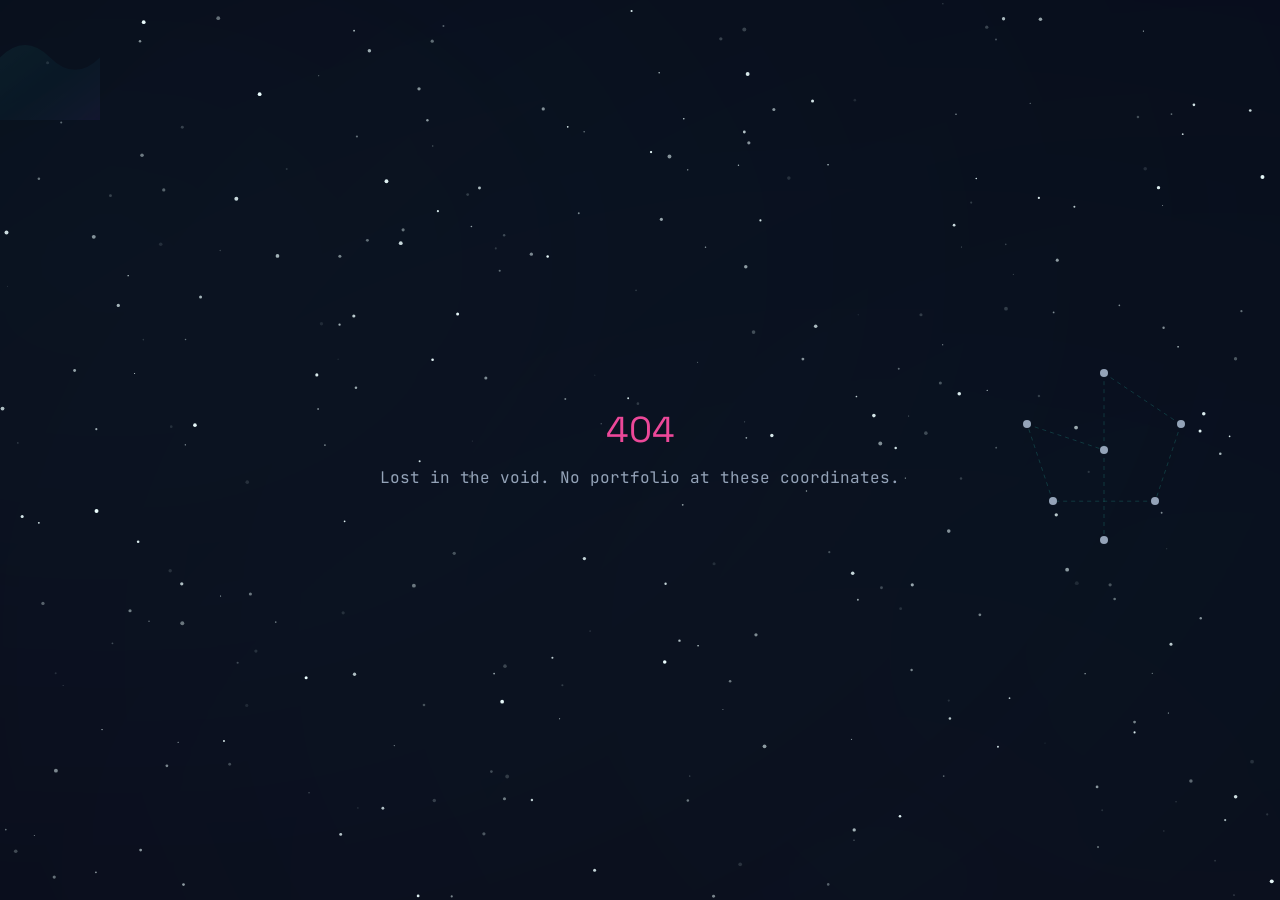
==== index.html @ 0d834c0f "Add files via upload" ====
<!doctype html>
<html lang="en">

<head>
    <meta charset="UTF-8" />
    <link rel="icon" type="image/svg+xml" href="/vite.svg" />
    <meta name="viewport" content="width=device-width, initial-scale=1.0" />
    <title>Aurora Borealis</title>
    <script type="module" crossorigin src="/assets/index.js"></script>
    <link rel="stylesheet" crossorigin href="/assets/index.css">
</head>

<body>
    <div id="root"></div>
</body>

</html>
---- assets/index.css ----
@import"https://fonts.googleapis.com/css2?family=Instrument+Serif:ital@0;1&family=Inter:wght@300;400;500;600&family=JetBrains+Mono:wght@400;500;700&family=Space+Grotesk:wght@300;400;500;600;700&display=swap";@tailwind base;@tailwind components;@tailwind utilities;*,:before,:after{--tw-border-spacing-x: 0;--tw-border-spacing-y: 0;--tw-translate-x: 0;--tw-translate-y: 0;--tw-rotate: 0;--tw-skew-x: 0;--tw-skew-y: 0;--tw-scale-x: 1;--tw-scale-y: 1;--tw-pan-x: ;--tw-pan-y: ;--tw-pinch-zoom: ;--tw-scroll-snap-strictness: proximity;--tw-gradient-from-position: ;--tw-gradient-via-position: ;--tw-gradient-to-position: ;--tw-ordinal: ;--tw-slashed-zero: ;--tw-numeric-figure: ;--tw-numeric-spacing: ;--tw-numeric-fraction: ;--tw-ring-inset: ;--tw-ring-offset-width: 0px;--tw-ring-offset-color: #fff;--tw-ring-color: rgb(59 130 246 / .5);--tw-ring-offset-shadow: 0 0 #0000;--tw-ring-shadow: 0 0 #0000;--tw-shadow: 0 0 #0000;--tw-shadow-colored: 0 0 #0000;--tw-blur: ;--tw-brightness: ;--tw-contrast: ;--tw-grayscale: ;--tw-hue-rotate: ;--tw-invert: ;--tw-saturate: ;--tw-sepia: ;--tw-drop-shadow: ;--tw-backdrop-blur: ;--tw-backdrop-brightness: ;--tw-backdrop-contrast: ;--tw-backdrop-grayscale: ;--tw-backdrop-hue-rotate: ;--tw-backdrop-invert: ;--tw-backdrop-opacity: ;--tw-backdrop-saturate: ;--tw-backdrop-sepia: ;--tw-contain-size: ;--tw-contain-layout: ;--tw-contain-paint: ;--tw-contain-style: }::backdrop{--tw-border-spacing-x: 0;--tw-border-spacing-y: 0;--tw-translate-x: 0;--tw-translate-y: 0;--tw-rotate: 0;--tw-skew-x: 0;--tw-skew-y: 0;--tw-scale-x: 1;--tw-scale-y: 1;--tw-pan-x: ;--tw-pan-y: ;--tw-pinch-zoom: ;--tw-scroll-snap-strictness: proximity;--tw-gradient-from-position: ;--tw-gradient-via-position: ;--tw-gradient-to-position: ;--tw-ordinal: ;--tw-slashed-zero: ;--tw-numeric-figure: ;--tw-numeric-spacing: ;--tw-numeric-fraction: ;--tw-ring-inset: ;--tw-ring-offset-width: 0px;--tw-ring-offset-color: #fff;--tw-ring-color: rgb(59 130 246 / .5);--tw-ring-offset-shadow: 0 0 #0000;--tw-ring-shadow: 0 0 #0000;--tw-shadow: 0 0 #0000;--tw-shadow-colored: 0 0 #0000;--tw-blur: ;--tw-brightness: ;--tw-contrast: ;--tw-grayscale: ;--tw-hue-rotate: ;--tw-invert: ;--tw-saturate: ;--tw-sepia: ;--tw-drop-shadow: ;--tw-backdrop-blur: ;--tw-backdrop-brightness: ;--tw-backdrop-contrast: ;--tw-backdrop-grayscale: ;--tw-backdrop-hue-rotate: ;--tw-backdrop-invert: ;--tw-backdrop-opacity: ;--tw-backdrop-saturate: ;--tw-backdrop-sepia: ;--tw-contain-size: ;--tw-contain-layout: ;--tw-contain-paint: ;--tw-contain-style: }*,:before,:after{box-sizing:border-box;border-width:0;border-style:solid;border-color:#e5e7eb}:before,:after{--tw-content: ""}html,:host{line-height:1.5;-webkit-text-size-adjust:100%;-moz-tab-size:4;-o-tab-size:4;tab-size:4;font-family:ui-sans-serif,system-ui,sans-serif,"Apple Color Emoji","Segoe UI Emoji",Segoe UI Symbol,"Noto Color Emoji";font-feature-settings:normal;font-variation-settings:normal;-webkit-tap-highlight-color:transparent}body{margin:0;line-height:inherit}hr{height:0;color:inherit;border-top-width:1px}abbr:where([title]){-webkit-text-decoration:underline dotted;text-decoration:underline dotted}h1,h2,h3,h4,h5,h6{font-size:inherit;font-weight:inherit}a{color:inherit;text-decoration:inherit}b,strong{font-weight:bolder}code,kbd,samp,pre{font-family:JetBrains Mono,monospace;font-feature-settings:normal;font-variation-settings:normal;font-size:1em}small{font-size:80%}sub,sup{font-size:75%;line-height:0;position:relative;vertical-align:baseline}sub{bottom:-.25em}sup{top:-.5em}table{text-indent:0;border-color:inherit;border-collapse:collapse}button,input,optgroup,select,textarea{font-family:inherit;font-feature-settings:inherit;font-variation-settings:inherit;font-size:100%;font-weight:inherit;line-height:inherit;letter-spacing:inherit;color:inherit;margin:0;padding:0}button,select{text-transform:none}button,input:where([type=button]),input:where([type=reset]),input:where([type=submit]){-webkit-appearance:button;background-color:transparent;background-image:none}:-moz-focusring{outline:auto}:-moz-ui-invalid{box-shadow:none}progress{vertical-align:baseline}::-webkit-inner-spin-button,::-webkit-outer-spin-button{height:auto}[type=search]{-webkit-appearance:textfield;outline-offset:-2px}::-webkit-search-decoration{-webkit-appearance:none}::-webkit-file-upload-button{-webkit-appearance:button;font:inherit}summary{display:list-item}blockquote,dl,dd,h1,h2,h3,h4,h5,h6,hr,figure,p,pre{margin:0}fieldset{margin:0;padding:0}legend{padding:0}ol,ul,menu{list-style:none;margin:0;padding:0}dialog{padding:0}textarea{resize:vertical}input::-moz-placeholder,textarea::-moz-placeholder{opacity:1;color:#9ca3af}input::placeholder,textarea::placeholder{opacity:1;color:#9ca3af}button,[role=button]{cursor:pointer}:disabled{cursor:default}img,svg,video,canvas,audio,iframe,embed,object{display:block;vertical-align:middle}img,video{max-width:100%;height:auto}[hidden]:where(:not([hidden=until-found])){display:none}:root{--bg-space: #050814;--bg-haze: #0A1128;--aurora-turquoise: #2DD4BF;--aurora-teal: #14B8A6;--aurora-cyan: #22D3EE;--aurora-violet: #8B5CF6;--aurora-magenta: #EC4899;--star-white: #ECFEFF;--text-body: #CFFAFE;--text-muted: #94A3B8}body{--tw-bg-opacity: 1;background-color:rgb(5 8 20 / var(--tw-bg-opacity, 1));--tw-text-opacity: 1;color:rgb(207 250 254 / var(--tw-text-opacity, 1));-webkit-font-smoothing:antialiased;-moz-osx-font-smoothing:grayscale;font-family:Inter,sans-serif}body *::-moz-selection{background-color:#2dd4bf4d;--tw-text-opacity: 1;color:rgb(236 254 255 / var(--tw-text-opacity, 1))}body *::selection{background-color:#2dd4bf4d;--tw-text-opacity: 1;color:rgb(236 254 255 / var(--tw-text-opacity, 1))}body::-moz-selection{background-color:#2dd4bf4d;--tw-text-opacity: 1;color:rgb(236 254 255 / var(--tw-text-opacity, 1))}body::selection{background-color:#2dd4bf4d;--tw-text-opacity: 1;color:rgb(236 254 255 / var(--tw-text-opacity, 1))}body{overflow-x:hidden}h1,h2,h3,h4,h5,h6{font-family:Space Grotesk,sans-serif;font-family:Space Grotesk,sans-serif}.pointer-events-none{pointer-events:none}.pointer-events-auto{pointer-events:auto}.static{position:static}.fixed{position:fixed}.absolute{position:absolute}.relative{position:relative}.sticky{position:sticky}.-inset-4{top:-1rem;right:-1rem;bottom:-1rem;left:-1rem}.-inset-\[100\%\]{top:-100%;right:-100%;bottom:-100%;left:-100%}.inset-0{top:0;right:0;bottom:0;left:0}.bottom-0{bottom:0}.bottom-6{bottom:1.5rem}.left-0{left:0}.left-1\/2{left:50%}.left-6{left:1.5rem}.left-\[-4px\]{left:-4px}.left-full{left:100%}.right-0{right:0}.right-12{right:3rem}.right-6{right:1.5rem}.top-0{top:0}.top-1\/2{top:50%}.top-2{top:.5rem}.top-32{top:8rem}.top-6{top:1.5rem}.top-full{top:100%}.-z-10{z-index:-10}.z-0{z-index:0}.z-10{z-index:10}.z-20{z-index:20}.z-40{z-index:40}.z-50{z-index:50}.mx-auto{margin-left:auto;margin-right:auto}.mb-1{margin-bottom:.25rem}.mb-12{margin-bottom:3rem}.mb-16{margin-bottom:4rem}.mb-2{margin-bottom:.5rem}.mb-20{margin-bottom:5rem}.mb-24{margin-bottom:6rem}.mb-32{margin-bottom:8rem}.mb-4{margin-bottom:1rem}.mb-6{margin-bottom:1.5rem}.mb-8{margin-bottom:2rem}.mt-24{margin-top:6rem}.mt-32{margin-top:8rem}.mt-4{margin-top:1rem}.mt-40{margin-top:10rem}.mt-8{margin-top:2rem}.block{display:block}.inline-block{display:inline-block}.flex{display:flex}.grid{display:grid}.h-1{height:.25rem}.h-1\.5{height:.375rem}.h-10{height:2.5rem}.h-2{height:.5rem}.h-4{height:1rem}.h-64{height:16rem}.h-8{height:2rem}.h-\[1px\]{height:1px}.h-\[300px\]{height:300px}.h-\[400px\]{height:400px}.h-\[500px\]{height:500px}.h-\[700px\]{height:700px}.h-full{height:100%}.h-px{height:1px}.min-h-screen{min-height:100vh}.w-1{width:.25rem}.w-1\.5{width:.375rem}.w-10{width:2.5rem}.w-12{width:3rem}.w-2{width:.5rem}.w-32{width:8rem}.w-4{width:1rem}.w-64{width:16rem}.w-8{width:2rem}.w-80{width:20rem}.w-\[300px\]{width:300px}.w-\[500px\]{width:500px}.w-\[700px\]{width:700px}.w-full{width:100%}.w-px{width:1px}.max-w-2xl{max-width:42rem}.max-w-3xl{max-width:48rem}.max-w-4xl{max-width:56rem}.max-w-5xl{max-width:64rem}.max-w-6xl{max-width:72rem}.max-w-7xl{max-width:80rem}.flex-1{flex:1 1 0%}.shrink-0{flex-shrink:0}.origin-left{transform-origin:left}.-translate-x-1\/2{--tw-translate-x: -50%;transform:translate(var(--tw-translate-x),var(--tw-translate-y)) rotate(var(--tw-rotate)) skew(var(--tw-skew-x)) skewY(var(--tw-skew-y)) scaleX(var(--tw-scale-x)) scaleY(var(--tw-scale-y))}.-translate-y-1\/2{--tw-translate-y: -50%;transform:translate(var(--tw-translate-x),var(--tw-translate-y)) rotate(var(--tw-rotate)) skew(var(--tw-skew-x)) skewY(var(--tw-skew-y)) scaleX(var(--tw-scale-x)) scaleY(var(--tw-scale-y))}.transform{transform:translate(var(--tw-translate-x),var(--tw-translate-y)) rotate(var(--tw-rotate)) skew(var(--tw-skew-x)) skewY(var(--tw-skew-y)) scaleX(var(--tw-scale-x)) scaleY(var(--tw-scale-y))}@keyframes pulse{50%{opacity:.5}}.animate-pulse-slow{animation:pulse 4s cubic-bezier(.4,0,.6,1) infinite}.cursor-pointer{cursor:pointer}.resize-none{resize:none}.resize{resize:both}.grid-cols-1{grid-template-columns:repeat(1,minmax(0,1fr))}.flex-col{flex-direction:column}.flex-wrap{flex-wrap:wrap}.items-start{align-items:flex-start}.items-center{align-items:center}.items-baseline{align-items:baseline}.justify-end{justify-content:flex-end}.justify-center{justify-content:center}.justify-between{justify-content:space-between}.gap-16{gap:4rem}.gap-2{gap:.5rem}.gap-3{gap:.75rem}.gap-4{gap:1rem}.gap-8{gap:2rem}.space-y-24>:not([hidden])~:not([hidden]){--tw-space-y-reverse: 0;margin-top:calc(6rem * calc(1 - var(--tw-space-y-reverse)));margin-bottom:calc(6rem * var(--tw-space-y-reverse))}.space-y-32>:not([hidden])~:not([hidden]){--tw-space-y-reverse: 0;margin-top:calc(8rem * calc(1 - var(--tw-space-y-reverse)));margin-bottom:calc(8rem * var(--tw-space-y-reverse))}.space-y-4>:not([hidden])~:not([hidden]){--tw-space-y-reverse: 0;margin-top:calc(1rem * calc(1 - var(--tw-space-y-reverse)));margin-bottom:calc(1rem * var(--tw-space-y-reverse))}.space-y-6>:not([hidden])~:not([hidden]){--tw-space-y-reverse: 0;margin-top:calc(1.5rem * calc(1 - var(--tw-space-y-reverse)));margin-bottom:calc(1.5rem * var(--tw-space-y-reverse))}.space-y-8>:not([hidden])~:not([hidden]){--tw-space-y-reverse: 0;margin-top:calc(2rem * calc(1 - var(--tw-space-y-reverse)));margin-bottom:calc(2rem * var(--tw-space-y-reverse))}.overflow-hidden{overflow:hidden}.whitespace-nowrap{white-space:nowrap}.rounded{border-radius:.25rem}.rounded-2xl{border-radius:1rem}.rounded-3xl{border-radius:1.5rem}.rounded-full{border-radius:9999px}.rounded-xl{border-radius:.75rem}.border{border-width:1px}.border-b{border-bottom-width:1px}.border-b-2{border-bottom-width:2px}.border-l-2{border-left-width:2px}.border-l-4{border-left-width:4px}.border-r-2{border-right-width:2px}.border-t-2{border-top-width:2px}.border-aurora-cyan{--tw-border-opacity: 1;border-color:rgb(34 211 238 / var(--tw-border-opacity, 1))}.border-aurora-cyan\/20{border-color:#22d3ee33}.border-aurora-cyan\/30{border-color:#22d3ee4d}.border-aurora-magenta\/30{border-color:#ec48994d}.border-aurora-turquoise{--tw-border-opacity: 1;border-color:rgb(45 212 191 / var(--tw-border-opacity, 1))}.border-aurora-turquoise\/20{border-color:#2dd4bf33}.border-aurora-turquoise\/30{border-color:#2dd4bf4d}.border-aurora-violet\/30{border-color:#8b5cf64d}.border-muted\/30{border-color:#94a3b84d}.border-transparent{border-color:transparent}.border-white\/10{border-color:#ffffff1a}.border-white\/20{border-color:#fff3}.border-white\/5{border-color:#ffffff0d}.border-l-aurora-turquoise{--tw-border-opacity: 1;border-left-color:rgb(45 212 191 / var(--tw-border-opacity, 1))}.bg-\[\#050814\]{--tw-bg-opacity: 1;background-color:rgb(5 8 20 / var(--tw-bg-opacity, 1))}.bg-aurora-cyan{--tw-bg-opacity: 1;background-color:rgb(34 211 238 / var(--tw-bg-opacity, 1))}.bg-aurora-cyan\/10{background-color:#22d3ee1a}.bg-aurora-magenta{--tw-bg-opacity: 1;background-color:rgb(236 72 153 / var(--tw-bg-opacity, 1))}.bg-aurora-turquoise{--tw-bg-opacity: 1;background-color:rgb(45 212 191 / var(--tw-bg-opacity, 1))}.bg-aurora-turquoise\/10{background-color:#2dd4bf1a}.bg-aurora-turquoise\/20{background-color:#2dd4bf33}.bg-muted{--tw-bg-opacity: 1;background-color:rgb(148 163 184 / var(--tw-bg-opacity, 1))}.bg-muted\/30{background-color:#94a3b84d}.bg-space{--tw-bg-opacity: 1;background-color:rgb(5 8 20 / var(--tw-bg-opacity, 1))}.bg-space\/50{background-color:#05081480}.bg-space\/95{background-color:#050814f2}.bg-star{--tw-bg-opacity: 1;background-color:rgb(236 254 255 / var(--tw-bg-opacity, 1))}.bg-transparent{background-color:transparent}.bg-white{--tw-bg-opacity: 1;background-color:rgb(255 255 255 / var(--tw-bg-opacity, 1))}.bg-white\/5{background-color:#ffffff0d}.bg-gradient-to-b{background-image:linear-gradient(to bottom,var(--tw-gradient-stops))}.bg-gradient-to-br{background-image:linear-gradient(to bottom right,var(--tw-gradient-stops))}.bg-gradient-to-r{background-image:linear-gradient(to right,var(--tw-gradient-stops))}.bg-gradient-to-t{background-image:linear-gradient(to top,var(--tw-gradient-stops))}.from-aurora-cyan{--tw-gradient-from: #22D3EE var(--tw-gradient-from-position);--tw-gradient-to: rgb(34 211 238 / 0) var(--tw-gradient-to-position);--tw-gradient-stops: var(--tw-gradient-from), var(--tw-gradient-to)}.from-aurora-magenta{--tw-gradient-from: #EC4899 var(--tw-gradient-from-position);--tw-gradient-to: rgb(236 72 153 / 0) var(--tw-gradient-to-position);--tw-gradient-stops: var(--tw-gradient-from), var(--tw-gradient-to)}.from-aurora-teal{--tw-gradient-from: #14B8A6 var(--tw-gradient-from-position);--tw-gradient-to: rgb(20 184 166 / 0) var(--tw-gradient-to-position);--tw-gradient-stops: var(--tw-gradient-from), var(--tw-gradient-to)}.from-aurora-turquoise{--tw-gradient-from: #2DD4BF var(--tw-gradient-from-position);--tw-gradient-to: rgb(45 212 191 / 0) var(--tw-gradient-to-position);--tw-gradient-stops: var(--tw-gradient-from), var(--tw-gradient-to)}.from-aurora-turquoise\/10{--tw-gradient-from: rgb(45 212 191 / .1) var(--tw-gradient-from-position);--tw-gradient-to: rgb(45 212 191 / 0) var(--tw-gradient-to-position);--tw-gradient-stops: var(--tw-gradient-from), var(--tw-gradient-to)}.from-aurora-violet{--tw-gradient-from: #8B5CF6 var(--tw-gradient-from-position);--tw-gradient-to: rgb(139 92 246 / 0) var(--tw-gradient-to-position);--tw-gradient-stops: var(--tw-gradient-from), var(--tw-gradient-to)}.via-aurora-magenta{--tw-gradient-to: rgb(236 72 153 / 0) var(--tw-gradient-to-position);--tw-gradient-stops: var(--tw-gradient-from), #EC4899 var(--tw-gradient-via-position), var(--tw-gradient-to)}.via-aurora-violet{--tw-gradient-to: rgb(139 92 246 / 0) var(--tw-gradient-to-position);--tw-gradient-stops: var(--tw-gradient-from), #8B5CF6 var(--tw-gradient-via-position), var(--tw-gradient-to)}.via-aurora-violet\/10{--tw-gradient-to: rgb(139 92 246 / 0) var(--tw-gradient-to-position);--tw-gradient-stops: var(--tw-gradient-from), rgb(139 92 246 / .1) var(--tw-gradient-via-position), var(--tw-gradient-to)}.via-star{--tw-gradient-to: rgb(236 254 255 / 0) var(--tw-gradient-to-position);--tw-gradient-stops: var(--tw-gradient-from), #ECFEFF var(--tw-gradient-via-position), var(--tw-gradient-to)}.to-aurora-cyan{--tw-gradient-to: #22D3EE var(--tw-gradient-to-position)}.to-aurora-magenta{--tw-gradient-to: #EC4899 var(--tw-gradient-to-position)}.to-aurora-violet{--tw-gradient-to: #8B5CF6 var(--tw-gradient-to-position)}.to-blue-500{--tw-gradient-to: #3b82f6 var(--tw-gradient-to-position)}.to-red-500{--tw-gradient-to: #ef4444 var(--tw-gradient-to-position)}.to-transparent{--tw-gradient-to: transparent var(--tw-gradient-to-position)}.p-2{padding:.5rem}.p-3{padding:.75rem}.p-6{padding:1.5rem}.p-8{padding:2rem}.px-2{padding-left:.5rem;padding-right:.5rem}.px-4{padding-left:1rem;padding-right:1rem}.px-6{padding-left:1.5rem;padding-right:1.5rem}.py-1{padding-top:.25rem;padding-bottom:.25rem}.py-2{padding-top:.5rem;padding-bottom:.5rem}.py-4{padding-top:1rem;padding-bottom:1rem}.pb-2{padding-bottom:.5rem}.pb-32{padding-bottom:8rem}.pl-8{padding-left:2rem}.pt-20{padding-top:5rem}.pt-32{padding-top:8rem}.text-left{text-align:left}.text-center{text-align:center}.text-right{text-align:right}.font-mono{font-family:JetBrains Mono,monospace}.font-space{font-family:Space Grotesk,sans-serif}.text-2xl{font-size:1.5rem;line-height:2rem}.text-3xl{font-size:1.875rem;line-height:2.25rem}.text-4xl{font-size:2.25rem;line-height:2.5rem}.text-5xl{font-size:3rem;line-height:1}.text-6xl{font-size:3.75rem;line-height:1}.text-\[10px\]{font-size:10px}.text-lg{font-size:1.125rem;line-height:1.75rem}.text-sm{font-size:.875rem;line-height:1.25rem}.text-xl{font-size:1.25rem;line-height:1.75rem}.text-xs{font-size:.75rem;line-height:1rem}.font-bold{font-weight:700}.uppercase{text-transform:uppercase}.leading-relaxed{line-height:1.625}.leading-tight{line-height:1.25}.tracking-\[0\.2em\]{letter-spacing:.2em}.tracking-wider{letter-spacing:.05em}.tracking-widest{letter-spacing:.1em}.text-aurora-cyan{--tw-text-opacity: 1;color:rgb(34 211 238 / var(--tw-text-opacity, 1))}.text-aurora-cyan\/80{color:#22d3eecc}.text-aurora-magenta{--tw-text-opacity: 1;color:rgb(236 72 153 / var(--tw-text-opacity, 1))}.text-aurora-turquoise{--tw-text-opacity: 1;color:rgb(45 212 191 / var(--tw-text-opacity, 1))}.text-aurora-violet{--tw-text-opacity: 1;color:rgb(139 92 246 / var(--tw-text-opacity, 1))}.text-body{--tw-text-opacity: 1;color:rgb(207 250 254 / var(--tw-text-opacity, 1))}.text-body\/70{color:#cffafeb3}.text-body\/80{color:#cffafecc}.text-muted{--tw-text-opacity: 1;color:rgb(148 163 184 / var(--tw-text-opacity, 1))}.text-space{--tw-text-opacity: 1;color:rgb(5 8 20 / var(--tw-text-opacity, 1))}.text-star{--tw-text-opacity: 1;color:rgb(236 254 255 / var(--tw-text-opacity, 1))}.opacity-20{opacity:.2}.opacity-30{opacity:.3}.opacity-40{opacity:.4}.opacity-50{opacity:.5}.opacity-60{opacity:.6}.opacity-80{opacity:.8}.mix-blend-screen{mix-blend-mode:screen}.mix-blend-overlay{mix-blend-mode:overlay}.shadow-\[0_0_10px_rgba\(236\,254\,255\,0\.8\)\]{--tw-shadow: 0 0 10px rgba(236,254,255,.8);--tw-shadow-colored: 0 0 10px var(--tw-shadow-color);box-shadow:var(--tw-ring-offset-shadow, 0 0 #0000),var(--tw-ring-shadow, 0 0 #0000),var(--tw-shadow)}.shadow-\[0_0_30px_rgba\(0\,0\,0\,0\.5\)\]{--tw-shadow: 0 0 30px rgba(0,0,0,.5);--tw-shadow-colored: 0 0 30px var(--tw-shadow-color);box-shadow:var(--tw-ring-offset-shadow, 0 0 #0000),var(--tw-ring-shadow, 0 0 #0000),var(--tw-shadow)}.shadow-\[0_0_50px_rgba\(34\,211\,238\,1\)\]{--tw-shadow: 0 0 50px rgba(34,211,238,1);--tw-shadow-colored: 0 0 50px var(--tw-shadow-color);box-shadow:var(--tw-ring-offset-shadow, 0 0 #0000),var(--tw-ring-shadow, 0 0 #0000),var(--tw-shadow)}.blur{--tw-blur: blur(8px);filter:var(--tw-blur) var(--tw-brightness) var(--tw-contrast) var(--tw-grayscale) var(--tw-hue-rotate) var(--tw-invert) var(--tw-saturate) var(--tw-sepia) var(--tw-drop-shadow)}.filter{filter:var(--tw-blur) var(--tw-brightness) var(--tw-contrast) var(--tw-grayscale) var(--tw-hue-rotate) var(--tw-invert) var(--tw-saturate) var(--tw-sepia) var(--tw-drop-shadow)}.backdrop-blur-lg{--tw-backdrop-blur: blur(16px);-webkit-backdrop-filter:var(--tw-backdrop-blur) var(--tw-backdrop-brightness) var(--tw-backdrop-contrast) var(--tw-backdrop-grayscale) var(--tw-backdrop-hue-rotate) var(--tw-backdrop-invert) var(--tw-backdrop-opacity) var(--tw-backdrop-saturate) var(--tw-backdrop-sepia);backdrop-filter:var(--tw-backdrop-blur) var(--tw-backdrop-brightness) var(--tw-backdrop-contrast) var(--tw-backdrop-grayscale) var(--tw-backdrop-hue-rotate) var(--tw-backdrop-invert) var(--tw-backdrop-opacity) var(--tw-backdrop-saturate) var(--tw-backdrop-sepia)}.backdrop-blur-sm{--tw-backdrop-blur: blur(4px);-webkit-backdrop-filter:var(--tw-backdrop-blur) var(--tw-backdrop-brightness) var(--tw-backdrop-contrast) var(--tw-backdrop-grayscale) var(--tw-backdrop-hue-rotate) var(--tw-backdrop-invert) var(--tw-backdrop-opacity) var(--tw-backdrop-saturate) var(--tw-backdrop-sepia);backdrop-filter:var(--tw-backdrop-blur) var(--tw-backdrop-brightness) var(--tw-backdrop-contrast) var(--tw-backdrop-grayscale) var(--tw-backdrop-hue-rotate) var(--tw-backdrop-invert) var(--tw-backdrop-opacity) var(--tw-backdrop-saturate) var(--tw-backdrop-sepia)}.transition{transition-property:color,background-color,border-color,text-decoration-color,fill,stroke,opacity,box-shadow,transform,filter,backdrop-filter;transition-timing-function:cubic-bezier(.4,0,.2,1);transition-duration:.15s}.transition-all{transition-property:all;transition-timing-function:cubic-bezier(.4,0,.2,1);transition-duration:.15s}.transition-colors{transition-property:color,background-color,border-color,text-decoration-color,fill,stroke;transition-timing-function:cubic-bezier(.4,0,.2,1);transition-duration:.15s}.transition-transform{transition-property:transform;transition-timing-function:cubic-bezier(.4,0,.2,1);transition-duration:.15s}.font-space{font-family:Space Grotesk,sans-serif}.font-serif-italic{font-family:"Instrument Serif",serif;font-style:italic}.font-mono{font-family:JetBrains Mono,monospace}.font-inter{font-family:Inter,sans-serif}.text-glow-cyan{text-shadow:0 0 20px rgba(34,211,238,.5)}.text-glow-white{text-shadow:0 0 15px rgba(236,254,255,.8)}.box-glow-teal{box-shadow:0 0 30px #14b8a633}.glass-panel{border-width:1px;border-color:#2dd4bf33;background-color:#0a112899;--tw-backdrop-blur: blur(12px);-webkit-backdrop-filter:var(--tw-backdrop-blur) var(--tw-backdrop-brightness) var(--tw-backdrop-contrast) var(--tw-backdrop-grayscale) var(--tw-backdrop-hue-rotate) var(--tw-backdrop-invert) var(--tw-backdrop-opacity) var(--tw-backdrop-saturate) var(--tw-backdrop-sepia);backdrop-filter:var(--tw-backdrop-blur) var(--tw-backdrop-brightness) var(--tw-backdrop-contrast) var(--tw-backdrop-grayscale) var(--tw-backdrop-hue-rotate) var(--tw-backdrop-invert) var(--tw-backdrop-opacity) var(--tw-backdrop-saturate) var(--tw-backdrop-sepia)}::-webkit-scrollbar{width:8px}::-webkit-scrollbar-track{background:#050814}::-webkit-scrollbar-thumb{background:#14b8a6;border-radius:4px}::-webkit-scrollbar-thumb:hover{background:#2dd4bf}.hover\:border-aurora-cyan\/50:hover{border-color:#22d3ee80}.hover\:bg-aurora-teal:hover{--tw-bg-opacity: 1;background-color:rgb(20 184 166 / var(--tw-bg-opacity, 1))}.hover\:bg-aurora-turquoise\/20:hover{background-color:#2dd4bf33}.hover\:bg-white\/5:hover{background-color:#ffffff0d}.hover\:text-aurora-cyan:hover{--tw-text-opacity: 1;color:rgb(34 211 238 / var(--tw-text-opacity, 1))}.hover\:text-aurora-magenta:hover{--tw-text-opacity: 1;color:rgb(236 72 153 / var(--tw-text-opacity, 1))}.hover\:text-aurora-violet:hover{--tw-text-opacity: 1;color:rgb(139 92 246 / var(--tw-text-opacity, 1))}.hover\:text-star:hover{--tw-text-opacity: 1;color:rgb(236 254 255 / var(--tw-text-opacity, 1))}.focus\:border-aurora-cyan:focus{--tw-border-opacity: 1;border-color:rgb(34 211 238 / var(--tw-border-opacity, 1))}.focus\:border-aurora-magenta:focus{--tw-border-opacity: 1;border-color:rgb(236 72 153 / var(--tw-border-opacity, 1))}.focus\:border-aurora-violet:focus{--tw-border-opacity: 1;border-color:rgb(139 92 246 / var(--tw-border-opacity, 1))}.focus\:outline-none:focus{outline:2px solid transparent;outline-offset:2px}.disabled\:opacity-50:disabled{opacity:.5}.group:hover .group-hover\:translate-x-1{--tw-translate-x: .25rem;transform:translate(var(--tw-translate-x),var(--tw-translate-y)) rotate(var(--tw-rotate)) skew(var(--tw-skew-x)) skewY(var(--tw-skew-y)) scaleX(var(--tw-scale-x)) scaleY(var(--tw-scale-y))}.group:hover .group-hover\:border-aurora-cyan{--tw-border-opacity: 1;border-color:rgb(34 211 238 / var(--tw-border-opacity, 1))}.group:hover .group-hover\:border-aurora-magenta{--tw-border-opacity: 1;border-color:rgb(236 72 153 / var(--tw-border-opacity, 1))}.group:hover .group-hover\:border-aurora-violet{--tw-border-opacity: 1;border-color:rgb(139 92 246 / var(--tw-border-opacity, 1))}.group:hover .group-hover\:bg-aurora-magenta{--tw-bg-opacity: 1;background-color:rgb(236 72 153 / var(--tw-bg-opacity, 1))}.group:hover .group-hover\:text-aurora-magenta{--tw-text-opacity: 1;color:rgb(236 72 153 / var(--tw-text-opacity, 1))}.group:hover .group-hover\:text-star{--tw-text-opacity: 1;color:rgb(236 254 255 / var(--tw-text-opacity, 1))}.group:hover .group-hover\:shadow-\[0_0_15px_rgba\(139\,92\,246\,0\.3\)\]{--tw-shadow: 0 0 15px rgba(139,92,246,.3);--tw-shadow-colored: 0 0 15px var(--tw-shadow-color);box-shadow:var(--tw-ring-offset-shadow, 0 0 #0000),var(--tw-ring-shadow, 0 0 #0000),var(--tw-shadow)}.group:hover .group-hover\:shadow-\[0_0_15px_rgba\(236\,72\,153\,0\.3\)\]{--tw-shadow: 0 0 15px rgba(236,72,153,.3);--tw-shadow-colored: 0 0 15px var(--tw-shadow-color);box-shadow:var(--tw-ring-offset-shadow, 0 0 #0000),var(--tw-ring-shadow, 0 0 #0000),var(--tw-shadow)}.group:hover .group-hover\:box-glow-teal{box-shadow:0 0 30px #14b8a633}@media (min-width: 768px){.md\:w-32{width:8rem}.md\:w-48{width:12rem}.md\:w-64{width:16rem}.md\:grid-cols-3{grid-template-columns:repeat(3,minmax(0,1fr))}.md\:flex-row{flex-direction:row}.md\:items-end{align-items:flex-end}.md\:items-center{align-items:center}.md\:gap-16{gap:4rem}.md\:gap-8{gap:2rem}.md\:p-8{padding:2rem}.md\:px-24{padding-left:6rem;padding-right:6rem}.md\:pl-16{padding-left:4rem}.md\:text-5xl{font-size:3rem;line-height:1}.md\:text-6xl{font-size:3.75rem;line-height:1}.md\:text-7xl{font-size:4.5rem;line-height:1}}@media (min-width: 1024px){.lg\:w-64{width:16rem}.lg\:flex-row{flex-direction:row}.lg\:text-8xl{font-size:6rem;line-height:1}}
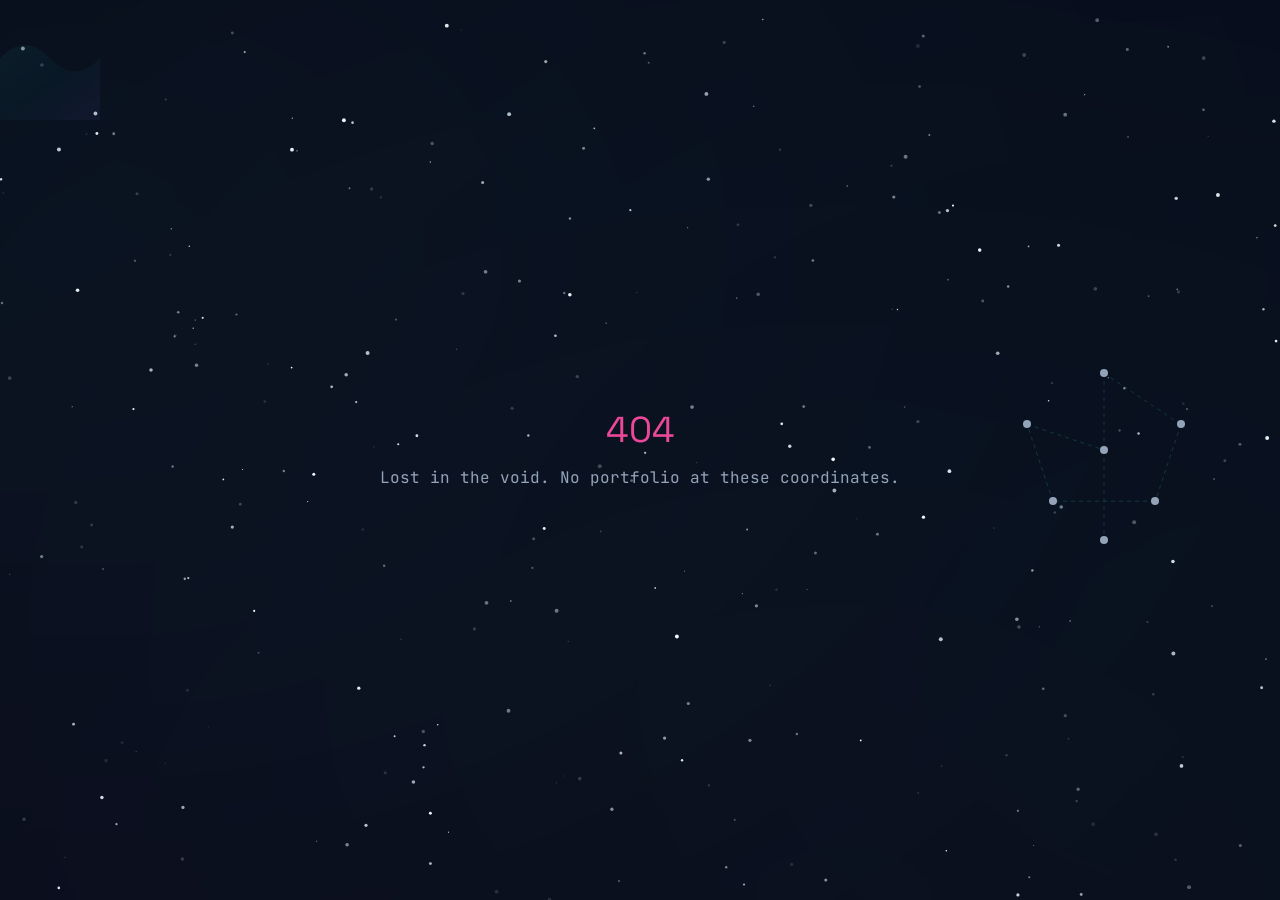
==== commit 48fde960: "Update asset paths in index.html" ====
--- a/index.html
+++ b/index.html
@@ -3,15 +3,15 @@
 
 <head>
     <meta charset="UTF-8" />
-    <link rel="icon" type="image/svg+xml" href="/vite.svg" />
+    <link rel="icon" type="image/svg+xml" href="./vite.svg" />
     <meta name="viewport" content="width=device-width, initial-scale=1.0" />
     <title>Aurora Borealis</title>
-    <script type="module" crossorigin src="/assets/index.js"></script>
-    <link rel="stylesheet" crossorigin href="/assets/index.css">
+    <script type="module" crossorigin src="./assets/index.js"></script>
+    <link rel="stylesheet" crossorigin href="./assets/index.css">
 </head>
 
 <body>
     <div id="root"></div>
 </body>
 
-</html>+</html>
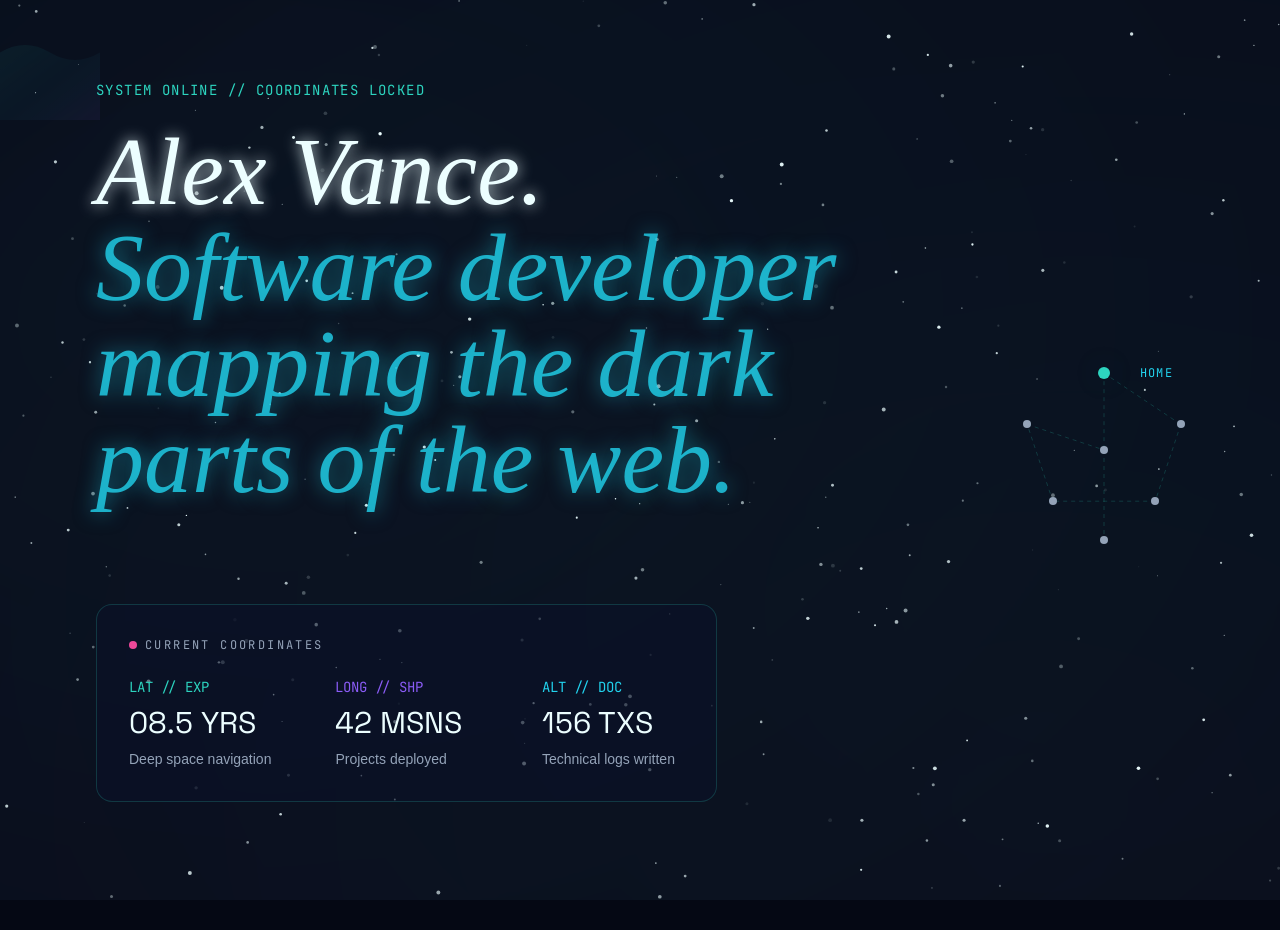
==== commit 34cb8cc1: "Add files via upload" ====
--- a/index.html
+++ b/index.html
@@ -1,17 +1,33 @@
 <!doctype html>
 <html lang="en">
+  <head>
+    <meta charset="UTF-8" />
+    <link rel="icon" type="image/svg+xml" href="/vite.svg" />
+    <meta name="viewport" content="width=device-width, initial-scale=1.0" />
+    <title>Home | aurora-borealis</title>
+    <script type="module" crossorigin src="./assets/main.js"></script>
+    <link rel="modulepreload" crossorigin href="./useScreenInit.js">
+    <link rel="modulepreload" crossorigin href="./assets/jsx-runtime.js">
+    <link rel="modulepreload" crossorigin href="./assets/proxy.js">
+    <link rel="modulepreload" crossorigin href="./components/ConstellationNav.js">
+    <link rel="modulepreload" crossorigin href="./components/AuroraBackground.js">
+    <link rel="modulepreload" crossorigin href="./components/StarField.js">
+    <link rel="stylesheet" crossorigin href="./assets/main.css">
+    <script>
+  window.__STATIC_PAGE_ROUTE__ = "/";
 
-<head>
-    <meta charset="UTF-8" />
-    <link rel="icon" type="image/svg+xml" href="./vite.svg" />
-    <meta name="viewport" content="width=device-width, initial-scale=1.0" />
-    <title>Aurora Borealis</title>
-    <script type="module" crossorigin src="./assets/index.js"></script>
-    <link rel="stylesheet" crossorigin href="./assets/index.css">
+  (function () {
+    if (!window.location.hash || window.location.hash === "#") {
+      window.location.replace(
+        window.location.pathname +
+        window.location.search +
+        "#/"
+      );
+    }
+  })();
+</script>
 </head>
-
-<body>
+  <body>
     <div id="root"></div>
-</body>
-
+  </body>
 </html>
--- a/assets/main.css
+++ b/assets/main.css
@@ -0,0 +1 @@
+@import"https://fonts.googleapis.com/css2?family=Instrument+Serif:ital@0;1&family=Inter:wght@300;400;500;600&family=JetBrains+Mono:wght@400;500;700&family=Space+Grotesk:wght@300;400;500;600;700&display=swap";@tailwind base;@tailwind components;@tailwind utilities;*,:before,:after{--tw-border-spacing-x: 0;--tw-border-spacing-y: 0;--tw-translate-x: 0;--tw-translate-y: 0;--tw-rotate: 0;--tw-skew-x: 0;--tw-skew-y: 0;--tw-scale-x: 1;--tw-scale-y: 1;--tw-pan-x: ;--tw-pan-y: ;--tw-pinch-zoom: ;--tw-scroll-snap-strictness: proximity;--tw-gradient-from-position: ;--tw-gradient-via-position: ;--tw-gradient-to-position: ;--tw-ordinal: ;--tw-slashed-zero: ;--tw-numeric-figure: ;--tw-numeric-spacing: ;--tw-numeric-fraction: ;--tw-ring-inset: ;--tw-ring-offset-width: 0px;--tw-ring-offset-color: #fff;--tw-ring-color: rgb(59 130 246 / .5);--tw-ring-offset-shadow: 0 0 #0000;--tw-ring-shadow: 0 0 #0000;--tw-shadow: 0 0 #0000;--tw-shadow-colored: 0 0 #0000;--tw-blur: ;--tw-brightness: ;--tw-contrast: ;--tw-grayscale: ;--tw-hue-rotate: ;--tw-invert: ;--tw-saturate: ;--tw-sepia: ;--tw-drop-shadow: ;--tw-backdrop-blur: ;--tw-backdrop-brightness: ;--tw-backdrop-contrast: ;--tw-backdrop-grayscale: ;--tw-backdrop-hue-rotate: ;--tw-backdrop-invert: ;--tw-backdrop-opacity: ;--tw-backdrop-saturate: ;--tw-backdrop-sepia: ;--tw-contain-size: ;--tw-contain-layout: ;--tw-contain-paint: ;--tw-contain-style: }::backdrop{--tw-border-spacing-x: 0;--tw-border-spacing-y: 0;--tw-translate-x: 0;--tw-translate-y: 0;--tw-rotate: 0;--tw-skew-x: 0;--tw-skew-y: 0;--tw-scale-x: 1;--tw-scale-y: 1;--tw-pan-x: ;--tw-pan-y: ;--tw-pinch-zoom: ;--tw-scroll-snap-strictness: proximity;--tw-gradient-from-position: ;--tw-gradient-via-position: ;--tw-gradient-to-position: ;--tw-ordinal: ;--tw-slashed-zero: ;--tw-numeric-figure: ;--tw-numeric-spacing: ;--tw-numeric-fraction: ;--tw-ring-inset: ;--tw-ring-offset-width: 0px;--tw-ring-offset-color: #fff;--tw-ring-color: rgb(59 130 246 / .5);--tw-ring-offset-shadow: 0 0 #0000;--tw-ring-shadow: 0 0 #0000;--tw-shadow: 0 0 #0000;--tw-shadow-colored: 0 0 #0000;--tw-blur: ;--tw-brightness: ;--tw-contrast: ;--tw-grayscale: ;--tw-hue-rotate: ;--tw-invert: ;--tw-saturate: ;--tw-sepia: ;--tw-drop-shadow: ;--tw-backdrop-blur: ;--tw-backdrop-brightness: ;--tw-backdrop-contrast: ;--tw-backdrop-grayscale: ;--tw-backdrop-hue-rotate: ;--tw-backdrop-invert: ;--tw-backdrop-opacity: ;--tw-backdrop-saturate: ;--tw-backdrop-sepia: ;--tw-contain-size: ;--tw-contain-layout: ;--tw-contain-paint: ;--tw-contain-style: }*,:before,:after{box-sizing:border-box;border-width:0;border-style:solid;border-color:#e5e7eb}:before,:after{--tw-content: ""}html,:host{line-height:1.5;-webkit-text-size-adjust:100%;-moz-tab-size:4;-o-tab-size:4;tab-size:4;font-family:ui-sans-serif,system-ui,sans-serif,"Apple Color Emoji","Segoe UI Emoji",Segoe UI Symbol,"Noto Color Emoji";font-feature-settings:normal;font-variation-settings:normal;-webkit-tap-highlight-color:transparent}body{margin:0;line-height:inherit}hr{height:0;color:inherit;border-top-width:1px}abbr:where([title]){-webkit-text-decoration:underline dotted;text-decoration:underline dotted}h1,h2,h3,h4,h5,h6{font-size:inherit;font-weight:inherit}a{color:inherit;text-decoration:inherit}b,strong{font-weight:bolder}code,kbd,samp,pre{font-family:JetBrains Mono,monospace;font-feature-settings:normal;font-variation-settings:normal;font-size:1em}small{font-size:80%}sub,sup{font-size:75%;line-height:0;position:relative;vertical-align:baseline}sub{bottom:-.25em}sup{top:-.5em}table{text-indent:0;border-color:inherit;border-collapse:collapse}button,input,optgroup,select,textarea{font-family:inherit;font-feature-settings:inherit;font-variation-settings:inherit;font-size:100%;font-weight:inherit;line-height:inherit;letter-spacing:inherit;color:inherit;margin:0;padding:0}button,select{text-transform:none}button,input:where([type=button]),input:where([type=reset]),input:where([type=submit]){-webkit-appearance:button;background-color:transparent;background-image:none}:-moz-focusring{outline:auto}:-moz-ui-invalid{box-shadow:none}progress{vertical-align:baseline}::-webkit-inner-spin-button,::-webkit-outer-spin-button{height:auto}[type=search]{-webkit-appearance:textfield;outline-offset:-2px}::-webkit-search-decoration{-webkit-appearance:none}::-webkit-file-upload-button{-webkit-appearance:button;font:inherit}summary{display:list-item}blockquote,dl,dd,h1,h2,h3,h4,h5,h6,hr,figure,p,pre{margin:0}fieldset{margin:0;padding:0}legend{padding:0}ol,ul,menu{list-style:none;margin:0;padding:0}dialog{padding:0}textarea{resize:vertical}input::-moz-placeholder,textarea::-moz-placeholder{opacity:1;color:#9ca3af}input::placeholder,textarea::placeholder{opacity:1;color:#9ca3af}button,[role=button]{cursor:pointer}:disabled{cursor:default}img,svg,video,canvas,audio,iframe,embed,object{display:block;vertical-align:middle}img,video{max-width:100%;height:auto}[hidden]:where(:not([hidden=until-found])){display:none}:root{--bg-space: #050814;--bg-haze: #0A1128;--aurora-turquoise: #2DD4BF;--aurora-teal: #14B8A6;--aurora-cyan: #22D3EE;--aurora-violet: #8B5CF6;--aurora-magenta: #EC4899;--star-white: #ECFEFF;--text-body: #CFFAFE;--text-muted: #94A3B8}body{--tw-bg-opacity: 1;background-color:rgb(5 8 20 / var(--tw-bg-opacity, 1));--tw-text-opacity: 1;color:rgb(207 250 254 / var(--tw-text-opacity, 1));-webkit-font-smoothing:antialiased;-moz-osx-font-smoothing:grayscale;font-family:Inter,sans-serif}body *::-moz-selection{background-color:#2dd4bf4d;--tw-text-opacity: 1;color:rgb(236 254 255 / var(--tw-text-opacity, 1))}body *::selection{background-color:#2dd4bf4d;--tw-text-opacity: 1;color:rgb(236 254 255 / var(--tw-text-opacity, 1))}body::-moz-selection{background-color:#2dd4bf4d;--tw-text-opacity: 1;color:rgb(236 254 255 / var(--tw-text-opacity, 1))}body::selection{background-color:#2dd4bf4d;--tw-text-opacity: 1;color:rgb(236 254 255 / var(--tw-text-opacity, 1))}body{overflow-x:hidden}h1,h2,h3,h4,h5,h6{font-family:Space Grotesk,sans-serif;font-family:Space Grotesk,sans-serif}.pointer-events-none{pointer-events:none}.pointer-events-auto{pointer-events:auto}.static{position:static}.fixed{position:fixed}.absolute{position:absolute}.relative{position:relative}.sticky{position:sticky}.-inset-4{top:-1rem;right:-1rem;bottom:-1rem;left:-1rem}.-inset-\[100\%\]{top:-100%;right:-100%;bottom:-100%;left:-100%}.inset-0{top:0;right:0;bottom:0;left:0}.bottom-0{bottom:0}.bottom-6{bottom:1.5rem}.left-0{left:0}.left-1\/2{left:50%}.left-6{left:1.5rem}.left-\[-4px\]{left:-4px}.left-full{left:100%}.right-0{right:0}.right-12{right:3rem}.right-6{right:1.5rem}.top-0{top:0}.top-1\/2{top:50%}.top-2{top:.5rem}.top-32{top:8rem}.top-6{top:1.5rem}.top-full{top:100%}.-z-10{z-index:-10}.z-0{z-index:0}.z-10{z-index:10}.z-20{z-index:20}.z-40{z-index:40}.z-50{z-index:50}.mx-auto{margin-left:auto;margin-right:auto}.mb-1{margin-bottom:.25rem}.mb-12{margin-bottom:3rem}.mb-16{margin-bottom:4rem}.mb-2{margin-bottom:.5rem}.mb-20{margin-bottom:5rem}.mb-24{margin-bottom:6rem}.mb-32{margin-bottom:8rem}.mb-4{margin-bottom:1rem}.mb-6{margin-bottom:1.5rem}.mb-8{margin-bottom:2rem}.mt-24{margin-top:6rem}.mt-32{margin-top:8rem}.mt-4{margin-top:1rem}.mt-40{margin-top:10rem}.mt-8{margin-top:2rem}.block{display:block}.inline-block{display:inline-block}.flex{display:flex}.grid{display:grid}.h-1{height:.25rem}.h-1\.5{height:.375rem}.h-10{height:2.5rem}.h-2{height:.5rem}.h-4{height:1rem}.h-64{height:16rem}.h-8{height:2rem}.h-\[1px\]{height:1px}.h-\[300px\]{height:300px}.h-\[400px\]{height:400px}.h-\[500px\]{height:500px}.h-\[700px\]{height:700px}.h-full{height:100%}.h-px{height:1px}.min-h-screen{min-height:100vh}.w-1{width:.25rem}.w-1\.5{width:.375rem}.w-10{width:2.5rem}.w-12{width:3rem}.w-2{width:.5rem}.w-32{width:8rem}.w-4{width:1rem}.w-64{width:16rem}.w-8{width:2rem}.w-80{width:20rem}.w-\[300px\]{width:300px}.w-\[500px\]{width:500px}.w-\[700px\]{width:700px}.w-full{width:100%}.w-px{width:1px}.max-w-2xl{max-width:42rem}.max-w-3xl{max-width:48rem}.max-w-4xl{max-width:56rem}.max-w-5xl{max-width:64rem}.max-w-6xl{max-width:72rem}.max-w-7xl{max-width:80rem}.flex-1{flex:1 1 0%}.shrink-0{flex-shrink:0}.origin-left{transform-origin:left}.-translate-x-1\/2{--tw-translate-x: -50%;transform:translate(var(--tw-translate-x),var(--tw-translate-y)) rotate(var(--tw-rotate)) skew(var(--tw-skew-x)) skewY(var(--tw-skew-y)) scaleX(var(--tw-scale-x)) scaleY(var(--tw-scale-y))}.-translate-y-1\/2{--tw-translate-y: -50%;transform:translate(var(--tw-translate-x),var(--tw-translate-y)) rotate(var(--tw-rotate)) skew(var(--tw-skew-x)) skewY(var(--tw-skew-y)) scaleX(var(--tw-scale-x)) scaleY(var(--tw-scale-y))}.transform{transform:translate(var(--tw-translate-x),var(--tw-translate-y)) rotate(var(--tw-rotate)) skew(var(--tw-skew-x)) skewY(var(--tw-skew-y)) scaleX(var(--tw-scale-x)) scaleY(var(--tw-scale-y))}@keyframes pulse{50%{opacity:.5}}.animate-pulse-slow{animation:pulse 4s cubic-bezier(.4,0,.6,1) infinite}.cursor-pointer{cursor:pointer}.resize-none{resize:none}.resize{resize:both}.grid-cols-1{grid-template-columns:repeat(1,minmax(0,1fr))}.flex-col{flex-direction:column}.flex-wrap{flex-wrap:wrap}.items-start{align-items:flex-start}.items-center{align-items:center}.items-baseline{align-items:baseline}.justify-end{justify-content:flex-end}.justify-center{justify-content:center}.justify-between{justify-content:space-between}.gap-16{gap:4rem}.gap-2{gap:.5rem}.gap-3{gap:.75rem}.gap-4{gap:1rem}.gap-8{gap:2rem}.space-y-24>:not([hidden])~:not([hidden]){--tw-space-y-reverse: 0;margin-top:calc(6rem * calc(1 - var(--tw-space-y-reverse)));margin-bottom:calc(6rem * var(--tw-space-y-reverse))}.space-y-32>:not([hidden])~:not([hidden]){--tw-space-y-reverse: 0;margin-top:calc(8rem * calc(1 - var(--tw-space-y-reverse)));margin-bottom:calc(8rem * var(--tw-space-y-reverse))}.space-y-4>:not([hidden])~:not([hidden]){--tw-space-y-reverse: 0;margin-top:calc(1rem * calc(1 - var(--tw-space-y-reverse)));margin-bottom:calc(1rem * var(--tw-space-y-reverse))}.space-y-6>:not([hidden])~:not([hidden]){--tw-space-y-reverse: 0;margin-top:calc(1.5rem * calc(1 - var(--tw-space-y-reverse)));margin-bottom:calc(1.5rem * var(--tw-space-y-reverse))}.space-y-8>:not([hidden])~:not([hidden]){--tw-space-y-reverse: 0;margin-top:calc(2rem * calc(1 - var(--tw-space-y-reverse)));margin-bottom:calc(2rem * var(--tw-space-y-reverse))}.overflow-hidden{overflow:hidden}.whitespace-nowrap{white-space:nowrap}.rounded{border-radius:.25rem}.rounded-2xl{border-radius:1rem}.rounded-3xl{border-radius:1.5rem}.rounded-full{border-radius:9999px}.rounded-xl{border-radius:.75rem}.border{border-width:1px}.border-b{border-bottom-width:1px}.border-b-2{border-bottom-width:2px}.border-l-2{border-left-width:2px}.border-l-4{border-left-width:4px}.border-r-2{border-right-width:2px}.border-t-2{border-top-width:2px}.border-aurora-cyan{--tw-border-opacity: 1;border-color:rgb(34 211 238 / var(--tw-border-opacity, 1))}.border-aurora-cyan\/20{border-color:#22d3ee33}.border-aurora-cyan\/30{border-color:#22d3ee4d}.border-aurora-magenta\/30{border-color:#ec48994d}.border-aurora-turquoise{--tw-border-opacity: 1;border-color:rgb(45 212 191 / var(--tw-border-opacity, 1))}.border-aurora-turquoise\/20{border-color:#2dd4bf33}.border-aurora-turquoise\/30{border-color:#2dd4bf4d}.border-aurora-violet\/30{border-color:#8b5cf64d}.border-muted\/30{border-color:#94a3b84d}.border-transparent{border-color:transparent}.border-white\/10{border-color:#ffffff1a}.border-white\/20{border-color:#fff3}.border-white\/5{border-color:#ffffff0d}.border-l-aurora-turquoise{--tw-border-opacity: 1;border-left-color:rgb(45 212 191 / var(--tw-border-opacity, 1))}.bg-\[\#050814\]{--tw-bg-opacity: 1;background-color:rgb(5 8 20 / var(--tw-bg-opacity, 1))}.bg-aurora-cyan{--tw-bg-opacity: 1;background-color:rgb(34 211 238 / var(--tw-bg-opacity, 1))}.bg-aurora-cyan\/10{background-color:#22d3ee1a}.bg-aurora-magenta{--tw-bg-opacity: 1;background-color:rgb(236 72 153 / var(--tw-bg-opacity, 1))}.bg-aurora-turquoise{--tw-bg-opacity: 1;background-color:rgb(45 212 191 / var(--tw-bg-opacity, 1))}.bg-aurora-turquoise\/10{background-color:#2dd4bf1a}.bg-aurora-turquoise\/20{background-color:#2dd4bf33}.bg-muted{--tw-bg-opacity: 1;background-color:rgb(148 163 184 / var(--tw-bg-opacity, 1))}.bg-muted\/30{background-color:#94a3b84d}.bg-space{--tw-bg-opacity: 1;background-color:rgb(5 8 20 / var(--tw-bg-opacity, 1))}.bg-space\/50{background-color:#05081480}.bg-space\/95{background-color:#050814f2}.bg-star{--tw-bg-opacity: 1;background-color:rgb(236 254 255 / var(--tw-bg-opacity, 1))}.bg-transparent{background-color:transparent}.bg-white{--tw-bg-opacity: 1;background-color:rgb(255 255 255 / var(--tw-bg-opacity, 1))}.bg-white\/5{background-color:#ffffff0d}.bg-gradient-to-b{background-image:linear-gradient(to bottom,var(--tw-gradient-stops))}.bg-gradient-to-br{background-image:linear-gradient(to bottom right,var(--tw-gradient-stops))}.bg-gradient-to-r{background-image:linear-gradient(to right,var(--tw-gradient-stops))}.bg-gradient-to-t{background-image:linear-gradient(to top,var(--tw-gradient-stops))}.from-aurora-cyan{--tw-gradient-from: #22D3EE var(--tw-gradient-from-position);--tw-gradient-to: rgb(34 211 238 / 0) var(--tw-gradient-to-position);--tw-gradient-stops: var(--tw-gradient-from), var(--tw-gradient-to)}.from-aurora-magenta{--tw-gradient-from: #EC4899 var(--tw-gradient-from-position);--tw-gradient-to: rgb(236 72 153 / 0) var(--tw-gradient-to-position);--tw-gradient-stops: var(--tw-gradient-from), var(--tw-gradient-to)}.from-aurora-teal{--tw-gradient-from: #14B8A6 var(--tw-gradient-from-position);--tw-gradient-to: rgb(20 184 166 / 0) var(--tw-gradient-to-position);--tw-gradient-stops: var(--tw-gradient-from), var(--tw-gradient-to)}.from-aurora-turquoise{--tw-gradient-from: #2DD4BF var(--tw-gradient-from-position);--tw-gradient-to: rgb(45 212 191 / 0) var(--tw-gradient-to-position);--tw-gradient-stops: var(--tw-gradient-from), var(--tw-gradient-to)}.from-aurora-turquoise\/10{--tw-gradient-from: rgb(45 212 191 / .1) var(--tw-gradient-from-position);--tw-gradient-to: rgb(45 212 191 / 0) var(--tw-gradient-to-position);--tw-gradient-stops: var(--tw-gradient-from), var(--tw-gradient-to)}.from-aurora-violet{--tw-gradient-from: #8B5CF6 var(--tw-gradient-from-position);--tw-gradient-to: rgb(139 92 246 / 0) var(--tw-gradient-to-position);--tw-gradient-stops: var(--tw-gradient-from), var(--tw-gradient-to)}.via-aurora-magenta{--tw-gradient-to: rgb(236 72 153 / 0) var(--tw-gradient-to-position);--tw-gradient-stops: var(--tw-gradient-from), #EC4899 var(--tw-gradient-via-position), var(--tw-gradient-to)}.via-aurora-violet{--tw-gradient-to: rgb(139 92 246 / 0) var(--tw-gradient-to-position);--tw-gradient-stops: var(--tw-gradient-from), #8B5CF6 var(--tw-gradient-via-position), var(--tw-gradient-to)}.via-aurora-violet\/10{--tw-gradient-to: rgb(139 92 246 / 0) var(--tw-gradient-to-position);--tw-gradient-stops: var(--tw-gradient-from), rgb(139 92 246 / .1) var(--tw-gradient-via-position), var(--tw-gradient-to)}.via-star{--tw-gradient-to: rgb(236 254 255 / 0) var(--tw-gradient-to-position);--tw-gradient-stops: var(--tw-gradient-from), #ECFEFF var(--tw-gradient-via-position), var(--tw-gradient-to)}.to-aurora-cyan{--tw-gradient-to: #22D3EE var(--tw-gradient-to-position)}.to-aurora-magenta{--tw-gradient-to: #EC4899 var(--tw-gradient-to-position)}.to-aurora-violet{--tw-gradient-to: #8B5CF6 var(--tw-gradient-to-position)}.to-blue-500{--tw-gradient-to: #3b82f6 var(--tw-gradient-to-position)}.to-red-500{--tw-gradient-to: #ef4444 var(--tw-gradient-to-position)}.to-transparent{--tw-gradient-to: transparent var(--tw-gradient-to-position)}.p-2{padding:.5rem}.p-3{padding:.75rem}.p-6{padding:1.5rem}.p-8{padding:2rem}.px-2{padding-left:.5rem;padding-right:.5rem}.px-4{padding-left:1rem;padding-right:1rem}.px-6{padding-left:1.5rem;padding-right:1.5rem}.py-1{padding-top:.25rem;padding-bottom:.25rem}.py-2{padding-top:.5rem;padding-bottom:.5rem}.py-4{padding-top:1rem;padding-bottom:1rem}.pb-2{padding-bottom:.5rem}.pb-32{padding-bottom:8rem}.pl-8{padding-left:2rem}.pt-20{padding-top:5rem}.pt-32{padding-top:8rem}.text-left{text-align:left}.text-center{text-align:center}.text-right{text-align:right}.font-mono{font-family:JetBrains Mono,monospace}.font-space{font-family:Space Grotesk,sans-serif}.text-2xl{font-size:1.5rem;line-height:2rem}.text-3xl{font-size:1.875rem;line-height:2.25rem}.text-4xl{font-size:2.25rem;line-height:2.5rem}.text-5xl{font-size:3rem;line-height:1}.text-6xl{font-size:3.75rem;line-height:1}.text-\[10px\]{font-size:10px}.text-lg{font-size:1.125rem;line-height:1.75rem}.text-sm{font-size:.875rem;line-height:1.25rem}.text-xl{font-size:1.25rem;line-height:1.75rem}.text-xs{font-size:.75rem;line-height:1rem}.font-bold{font-weight:700}.uppercase{text-transform:uppercase}.leading-relaxed{line-height:1.625}.leading-tight{line-height:1.25}.tracking-\[0\.2em\]{letter-spacing:.2em}.tracking-wider{letter-spacing:.05em}.tracking-widest{letter-spacing:.1em}.text-aurora-cyan{--tw-text-opacity: 1;color:rgb(34 211 238 / var(--tw-text-opacity, 1))}.text-aurora-cyan\/80{color:#22d3eecc}.text-aurora-magenta{--tw-text-opacity: 1;color:rgb(236 72 153 / var(--tw-text-opacity, 1))}.text-aurora-turquoise{--tw-text-opacity: 1;color:rgb(45 212 191 / var(--tw-text-opacity, 1))}.text-aurora-violet{--tw-text-opacity: 1;color:rgb(139 92 246 / var(--tw-text-opacity, 1))}.text-body{--tw-text-opacity: 1;color:rgb(207 250 254 / var(--tw-text-opacity, 1))}.text-body\/70{color:#cffafeb3}.text-body\/80{color:#cffafecc}.text-muted{--tw-text-opacity: 1;color:rgb(148 163 184 / var(--tw-text-opacity, 1))}.text-space{--tw-text-opacity: 1;color:rgb(5 8 20 / var(--tw-text-opacity, 1))}.text-star{--tw-text-opacity: 1;color:rgb(236 254 255 / var(--tw-text-opacity, 1))}.opacity-20{opacity:.2}.opacity-30{opacity:.3}.opacity-40{opacity:.4}.opacity-50{opacity:.5}.opacity-60{opacity:.6}.opacity-80{opacity:.8}.mix-blend-screen{mix-blend-mode:screen}.mix-blend-overlay{mix-blend-mode:overlay}.shadow-\[0_0_10px_rgba\(236\,254\,255\,0\.8\)\]{--tw-shadow: 0 0 10px rgba(236,254,255,.8);--tw-shadow-colored: 0 0 10px var(--tw-shadow-color);box-shadow:var(--tw-ring-offset-shadow, 0 0 #0000),var(--tw-ring-shadow, 0 0 #0000),var(--tw-shadow)}.shadow-\[0_0_30px_rgba\(0\,0\,0\,0\.5\)\]{--tw-shadow: 0 0 30px rgba(0,0,0,.5);--tw-shadow-colored: 0 0 30px var(--tw-shadow-color);box-shadow:var(--tw-ring-offset-shadow, 0 0 #0000),var(--tw-ring-shadow, 0 0 #0000),var(--tw-shadow)}.shadow-\[0_0_50px_rgba\(34\,211\,238\,1\)\]{--tw-shadow: 0 0 50px rgba(34,211,238,1);--tw-shadow-colored: 0 0 50px var(--tw-shadow-color);box-shadow:var(--tw-ring-offset-shadow, 0 0 #0000),var(--tw-ring-shadow, 0 0 #0000),var(--tw-shadow)}.blur{--tw-blur: blur(8px);filter:var(--tw-blur) var(--tw-brightness) var(--tw-contrast) var(--tw-grayscale) var(--tw-hue-rotate) var(--tw-invert) var(--tw-saturate) var(--tw-sepia) var(--tw-drop-shadow)}.filter{filter:var(--tw-blur) var(--tw-brightness) var(--tw-contrast) var(--tw-grayscale) var(--tw-hue-rotate) var(--tw-invert) var(--tw-saturate) var(--tw-sepia) var(--tw-drop-shadow)}.backdrop-blur-lg{--tw-backdrop-blur: blur(16px);-webkit-backdrop-filter:var(--tw-backdrop-blur) var(--tw-backdrop-brightness) var(--tw-backdrop-contrast) var(--tw-backdrop-grayscale) var(--tw-backdrop-hue-rotate) var(--tw-backdrop-invert) var(--tw-backdrop-opacity) var(--tw-backdrop-saturate) var(--tw-backdrop-sepia);backdrop-filter:var(--tw-backdrop-blur) var(--tw-backdrop-brightness) var(--tw-backdrop-contrast) var(--tw-backdrop-grayscale) var(--tw-backdrop-hue-rotate) var(--tw-backdrop-invert) var(--tw-backdrop-opacity) var(--tw-backdrop-saturate) var(--tw-backdrop-sepia)}.backdrop-blur-sm{--tw-backdrop-blur: blur(4px);-webkit-backdrop-filter:var(--tw-backdrop-blur) var(--tw-backdrop-brightness) var(--tw-backdrop-contrast) var(--tw-backdrop-grayscale) var(--tw-backdrop-hue-rotate) var(--tw-backdrop-invert) var(--tw-backdrop-opacity) var(--tw-backdrop-saturate) var(--tw-backdrop-sepia);backdrop-filter:var(--tw-backdrop-blur) var(--tw-backdrop-brightness) var(--tw-backdrop-contrast) var(--tw-backdrop-grayscale) var(--tw-backdrop-hue-rotate) var(--tw-backdrop-invert) var(--tw-backdrop-opacity) var(--tw-backdrop-saturate) var(--tw-backdrop-sepia)}.transition{transition-property:color,background-color,border-color,text-decoration-color,fill,stroke,opacity,box-shadow,transform,filter,backdrop-filter;transition-timing-function:cubic-bezier(.4,0,.2,1);transition-duration:.15s}.transition-all{transition-property:all;transition-timing-function:cubic-bezier(.4,0,.2,1);transition-duration:.15s}.transition-colors{transition-property:color,background-color,border-color,text-decoration-color,fill,stroke;transition-timing-function:cubic-bezier(.4,0,.2,1);transition-duration:.15s}.transition-transform{transition-property:transform;transition-timing-function:cubic-bezier(.4,0,.2,1);transition-duration:.15s}.font-space{font-family:Space Grotesk,sans-serif}.font-serif-italic{font-family:"Instrument Serif",serif;font-style:italic}.font-mono{font-family:JetBrains Mono,monospace}.font-inter{font-family:Inter,sans-serif}.text-glow-cyan{text-shadow:0 0 20px rgba(34,211,238,.5)}.text-glow-white{text-shadow:0 0 15px rgba(236,254,255,.8)}.box-glow-teal{box-shadow:0 0 30px #14b8a633}.glass-panel{border-width:1px;border-color:#2dd4bf33;background-color:#0a112899;--tw-backdrop-blur: blur(12px);-webkit-backdrop-filter:var(--tw-backdrop-blur) var(--tw-backdrop-brightness) var(--tw-backdrop-contrast) var(--tw-backdrop-grayscale) var(--tw-backdrop-hue-rotate) var(--tw-backdrop-invert) var(--tw-backdrop-opacity) var(--tw-backdrop-saturate) var(--tw-backdrop-sepia);backdrop-filter:var(--tw-backdrop-blur) var(--tw-backdrop-brightness) var(--tw-backdrop-contrast) var(--tw-backdrop-grayscale) var(--tw-backdrop-hue-rotate) var(--tw-backdrop-invert) var(--tw-backdrop-opacity) var(--tw-backdrop-saturate) var(--tw-backdrop-sepia)}::-webkit-scrollbar{width:8px}::-webkit-scrollbar-track{background:#050814}::-webkit-scrollbar-thumb{background:#14b8a6;border-radius:4px}::-webkit-scrollbar-thumb:hover{background:#2dd4bf}.hover\:border-aurora-cyan\/50:hover{border-color:#22d3ee80}.hover\:bg-aurora-teal:hover{--tw-bg-opacity: 1;background-color:rgb(20 184 166 / var(--tw-bg-opacity, 1))}.hover\:bg-aurora-turquoise\/20:hover{background-color:#2dd4bf33}.hover\:bg-white\/5:hover{background-color:#ffffff0d}.hover\:text-aurora-cyan:hover{--tw-text-opacity: 1;color:rgb(34 211 238 / var(--tw-text-opacity, 1))}.hover\:text-aurora-magenta:hover{--tw-text-opacity: 1;color:rgb(236 72 153 / var(--tw-text-opacity, 1))}.hover\:text-aurora-violet:hover{--tw-text-opacity: 1;color:rgb(139 92 246 / var(--tw-text-opacity, 1))}.hover\:text-star:hover{--tw-text-opacity: 1;color:rgb(236 254 255 / var(--tw-text-opacity, 1))}.focus\:border-aurora-cyan:focus{--tw-border-opacity: 1;border-color:rgb(34 211 238 / var(--tw-border-opacity, 1))}.focus\:border-aurora-magenta:focus{--tw-border-opacity: 1;border-color:rgb(236 72 153 / var(--tw-border-opacity, 1))}.focus\:border-aurora-violet:focus{--tw-border-opacity: 1;border-color:rgb(139 92 246 / var(--tw-border-opacity, 1))}.focus\:outline-none:focus{outline:2px solid transparent;outline-offset:2px}.disabled\:opacity-50:disabled{opacity:.5}.group:hover .group-hover\:translate-x-1{--tw-translate-x: .25rem;transform:translate(var(--tw-translate-x),var(--tw-translate-y)) rotate(var(--tw-rotate)) skew(var(--tw-skew-x)) skewY(var(--tw-skew-y)) scaleX(var(--tw-scale-x)) scaleY(var(--tw-scale-y))}.group:hover .group-hover\:border-aurora-cyan{--tw-border-opacity: 1;border-color:rgb(34 211 238 / var(--tw-border-opacity, 1))}.group:hover .group-hover\:border-aurora-magenta{--tw-border-opacity: 1;border-color:rgb(236 72 153 / var(--tw-border-opacity, 1))}.group:hover .group-hover\:border-aurora-violet{--tw-border-opacity: 1;border-color:rgb(139 92 246 / var(--tw-border-opacity, 1))}.group:hover .group-hover\:bg-aurora-magenta{--tw-bg-opacity: 1;background-color:rgb(236 72 153 / var(--tw-bg-opacity, 1))}.group:hover .group-hover\:text-aurora-magenta{--tw-text-opacity: 1;color:rgb(236 72 153 / var(--tw-text-opacity, 1))}.group:hover .group-hover\:text-star{--tw-text-opacity: 1;color:rgb(236 254 255 / var(--tw-text-opacity, 1))}.group:hover .group-hover\:shadow-\[0_0_15px_rgba\(139\,92\,246\,0\.3\)\]{--tw-shadow: 0 0 15px rgba(139,92,246,.3);--tw-shadow-colored: 0 0 15px var(--tw-shadow-color);box-shadow:var(--tw-ring-offset-shadow, 0 0 #0000),var(--tw-ring-shadow, 0 0 #0000),var(--tw-shadow)}.group:hover .group-hover\:shadow-\[0_0_15px_rgba\(236\,72\,153\,0\.3\)\]{--tw-shadow: 0 0 15px rgba(236,72,153,.3);--tw-shadow-colored: 0 0 15px var(--tw-shadow-color);box-shadow:var(--tw-ring-offset-shadow, 0 0 #0000),var(--tw-ring-shadow, 0 0 #0000),var(--tw-shadow)}.group:hover .group-hover\:box-glow-teal{box-shadow:0 0 30px #14b8a633}@media (min-width: 768px){.md\:w-32{width:8rem}.md\:w-48{width:12rem}.md\:w-64{width:16rem}.md\:grid-cols-3{grid-template-columns:repeat(3,minmax(0,1fr))}.md\:flex-row{flex-direction:row}.md\:items-end{align-items:flex-end}.md\:items-center{align-items:center}.md\:gap-16{gap:4rem}.md\:gap-8{gap:2rem}.md\:p-8{padding:2rem}.md\:px-24{padding-left:6rem;padding-right:6rem}.md\:pl-16{padding-left:4rem}.md\:text-5xl{font-size:3rem;line-height:1}.md\:text-6xl{font-size:3.75rem;line-height:1}.md\:text-7xl{font-size:4.5rem;line-height:1}}@media (min-width: 1024px){.lg\:w-64{width:16rem}.lg\:flex-row{flex-direction:row}.lg\:text-8xl{font-size:6rem;line-height:1}}
